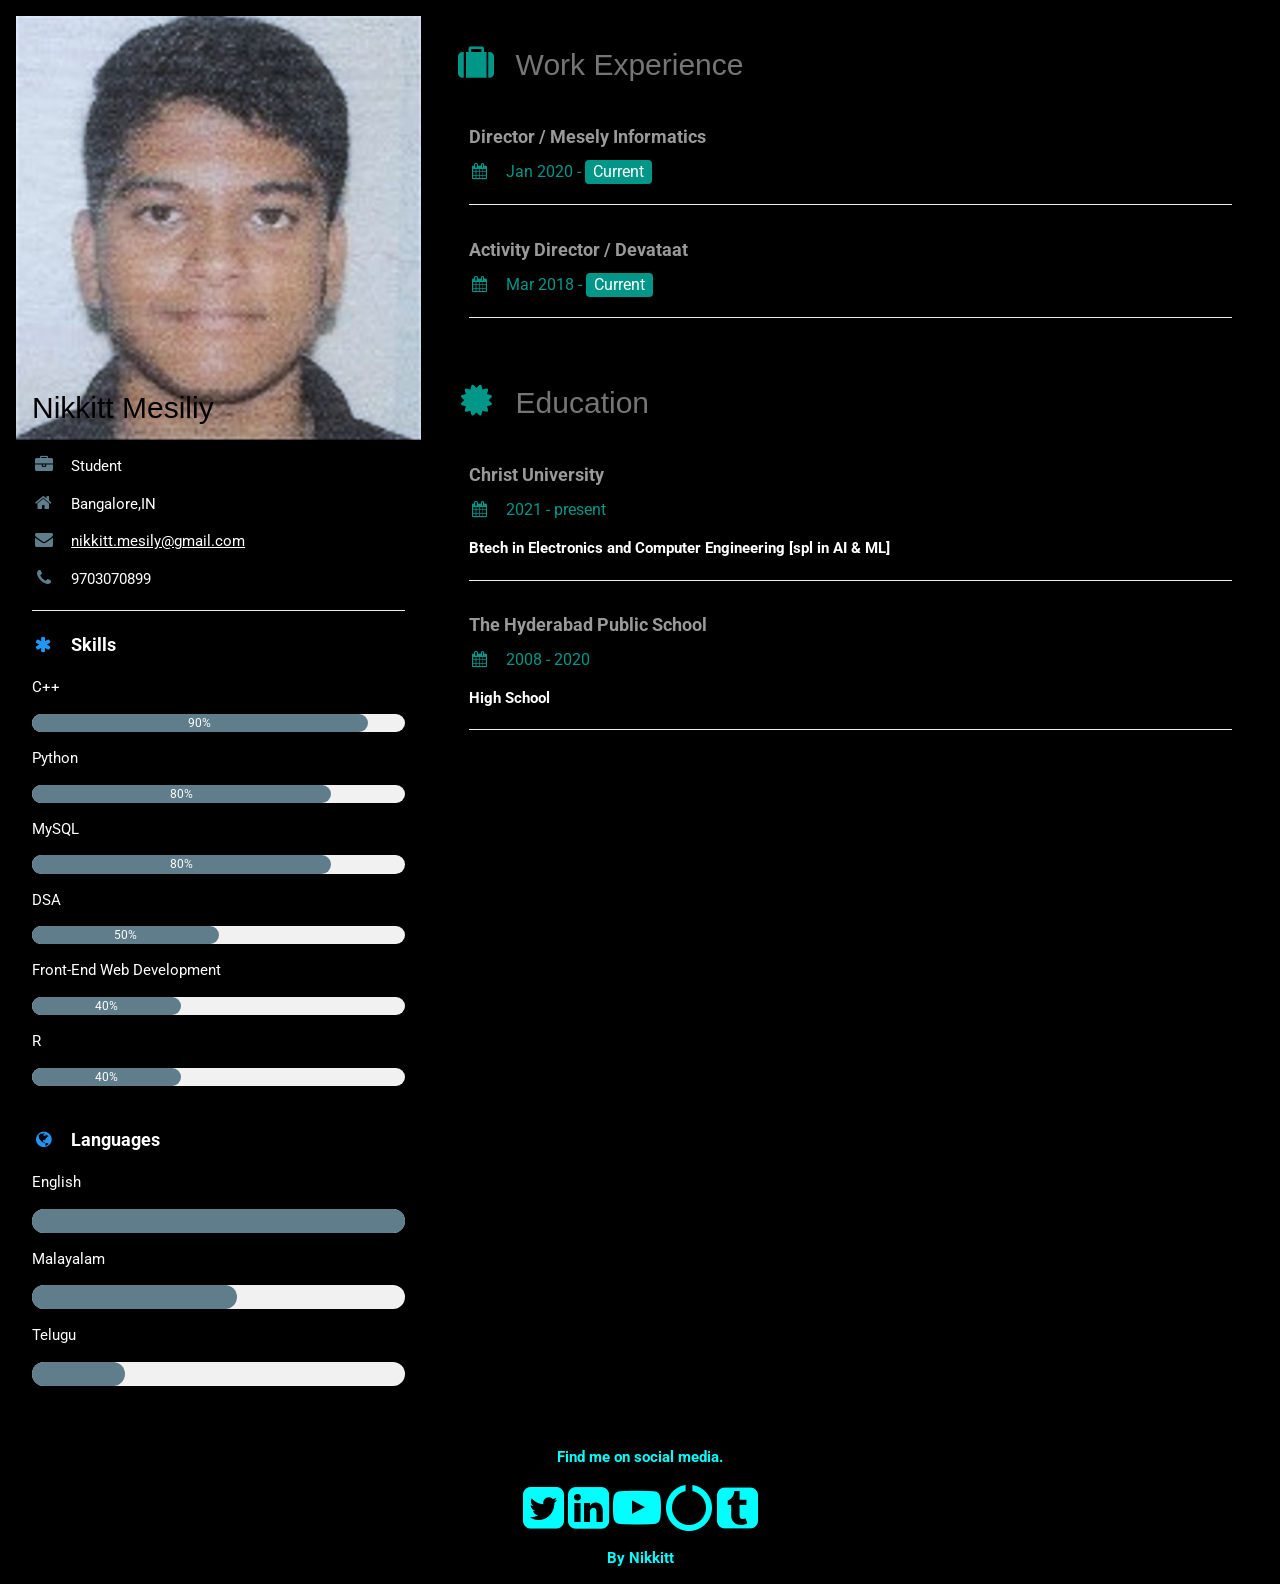
==== index.html @ 37361fc9 "Update and rename index.md to index.html" ====
<!DOCTYPE html>
<html>
<head>
<title>W3.CSS Template</title>
<meta charset="UTF-8">
<meta name="viewport" content="width=device-width, initial-scale=1">
<link rel="stylesheet" href="https://www.w3schools.com/w3css/4/w3.css">
<link rel='stylesheet' href='https://fonts.googleapis.com/css?family=Roboto'>
<link rel="stylesheet" href="https://cdnjs.cloudflare.com/ajax/libs/font-awesome/4.7.0/css/font-awesome.min.css">
<style>
html,body,h1,h3,h4,h5,h6 {font-family: "Roboto", sans-serif}
h2{
    font-family: 'Franklin Gothic Medium', 'Arial Narrow', Arial, sans-serif;
    class="w3-text-black w3-animate-fading"
}
</style>
</head>
<body class="w3-black">

<!-- Page Container -->
<div class="w3-content w3-margin-top" style="max-width:1400px;" >

  <!-- The Grid -->
  <div class="w3-row-padding">
  
    <!-- Left Column -->
    <div class="w3-third">
    
      <div class="w3-white w3-text-grey w3-card-4">
        <div class="w3-display-container">
          <img src="Passport size photo.2.jpg" style="width:100%" alt="Avatar">
          <div class="w3-display-bottomleft w3-container w3-text-black">
            <h2>Nikkitt Mesiliy</h2>
          </div>
        </div>
        <div class="w3-container w3-black">
          <p><i class="fa fa-briefcase fa-fw w3-margin-right w3-large w3-text-blue-grey "></i>Student</p>
          <p><i class="fa fa-home fa-fw w3-margin-right w3-large w3-text-blue-grey "></i>Bangalore,IN</p>
          <p><a href="https://mail.google.com/mail/?view=cm&fs=1&to=nikkitt.mesily@gmail.com" target="_blank"><i class="fa fa-envelope fa-fw w3-margin-right w3-large w3-text-blue-grey"></i>nikkitt.mesily@gmail.com</a></p>
          <p><i class="fa fa-phone fa-fw w3-margin-right w3-large w3-text-blue-grey "></i>9703070899</p>
          <hr>

          <p class="w3-large"><b><i class="fa fa-asterisk fa-fw w3-margin-right w3-text-blue"></i>Skills</b></p>
          <p>C++</p>
          <div class="w3-light-grey w3-round-xlarge w3-small">
            <div class="w3-container w3-center w3-round-xlarge w3-blue-grey" style="width:90%">90%</div>
          </div>
          <p>Python</p>
          <div class="w3-light-grey w3-round-xlarge w3-small">
            <div class="w3-container w3-center w3-round-xlarge w3-blue-grey" style="width:80%">
              <div class="w3-center w3-text-white">80%</div>
            </div>
          </div>
          <p>MySQL</p>
          <div class="w3-light-grey w3-round-xlarge w3-small">
            <div class="w3-container w3-center w3-round-xlarge w3-blue-grey" style="width:80%">80%</div>
          </div>
          <p>DSA</p>
          <div class="w3-light-grey w3-round-xlarge w3-small">
            <div class="w3-container w3-center w3-round-xlarge w3-blue-grey" style="width:50%">50%</div>
          </div>
          <p>Front-End Web Development</p>
          <div class="w3-light-grey w3-round-xlarge w3-small">
            <div class="w3-container w3-center w3-round-xlarge w3-blue-grey" style="width:40%">40%</div>
          </div>
          <p>R</p>
          <div class="w3-light-grey w3-round-xlarge w3-small">
            <div class="w3-container w3-center w3-round-xlarge w3-blue-grey" style="width:40%">40%</div>
          </div>
          <br>

          <p class="w3-large w3-text-theme"><b><i class="fa fa-globe fa-fw w3-margin-right w3-text-blue"></i>Languages</b></p>
          <p>English</p>
          <div class="w3-light-grey w3-round-xlarge">
            <div class="w3-round-xlarge w3-blue-grey" style="height:24px;width:100%"></div>
          </div>
          <p>Malayalam</p>
          <div class="w3-light-grey w3-round-xlarge">
            <div class="w3-round-xlarge w3-blue-grey" style="height:24px;width:55%"></div>
          </div>
          <p>Telugu</p>
          <div class="w3-light-grey w3-round-xlarge">
            <div class="w3-round-xlarge w3-blue-grey" style="height:24px;width:25%"></div>
          </div>
          <br>
        </div>
      </div><br>

    <!-- End Left Column -->
    </div>

    <!-- Right Column -->
    <div class="w3-twothird">
    
      <div class="w3-container w3-card w3-black w3-margin-bottom">
        <h2 class="w3-text-grey w3-padding-16"><i class="fa fa-suitcase fa-fw w3-margin-right w3-xxlarge w3-text-teal"></i>Work Experience</h2>
        <div class="w3-container">
          <h5 class="w3-opacity"><b>Director / Mesely Informatics</b></h5>
          <h6 class="w3-text-teal"><i class="fa fa-calendar fa-fw w3-margin-right"></i>Jan 2020 - <span class="w3-tag w3-teal w3-round">Current</span></h6>
          <p></p>
          <hr>
        </div>
        <div class="w3-container">
          <h5 class="w3-opacity"><b>Activity Director / Devataat</h5>
          <h6 class="w3-text-teal"><i class="fa fa-calendar fa-fw w3-margin-right"></i>Mar 2018 - <span class="w3-tag w3-teal w3-round">Current</span></h6>
          <p></p>
          <hr>
        </div>
        
      </div>

      <div class="w3-container w3-card w3-black">
        <h2 class="w3-text-grey w3-padding-16"><i class="fa fa-certificate fa-fw w3-margin-right w3-xxlarge w3-text-teal"></i>Education</h2>
        <div class="w3-container">
          <h5 class="w3-opacity"><b>Christ University</b></h5>
          <h6 class="w3-text-teal"><i class="fa fa-calendar fa-fw w3-margin-right"></i>2021 - present</h6>
          <p>Btech in Electronics and Computer Engineering [spl in AI & ML]</p>
          <hr>
        </div>
        <div class="w3-container">
          <h5 class="w3-opacity"><b>The Hyderabad Public School</b></h5>
          <h6 class="w3-text-teal"><i class="fa fa-calendar fa-fw w3-margin-right"></i>2008 - 2020</h6>
          <p>High School</p>
          <hr>
        </div>
      </div>

    <!-- End Right Column -->
    </div>
    
  <!-- End Grid -->
  </div>
  
  <!-- End Page Container -->
</div>

<footer class="w3-container w3-black w3-center w3-text-aqua">
  <p>Find me on social media.</p>
  <a href="https://twitter.com/nikkittmesily"  target=”_blank”><i class="fa fa-twitter-square w3-hover-opacity w3-hover-black w3-xxxlarge"></i></a>
  <a href="https://www.linkedin.com/in/nikkitt-mesily-664659198/"  target=”_blank”><i class="fa fa-linkedin-square w3-hover-opacity w3-hover-black w3-xxxlarge"></i></a>
  <a href="https://www.youtube.com/channel/UCWnyFD9BaAYa30rz-XVn10Q"  target=”_blank”><i class="fa fa-youtube-play w3-hover-opacity w3-hover-black w3-xxxlarge"></i></a>
  <a href="https://vsco.co/nikkitt-/gallery"  target=”_blank”><i class="fa fa-circle-o-notch w3-hover-opacity w3-hover-black w3-xxxlarge"></i></a>
  <a href="https://www.tumblr.com/generousgalaxychaos"  target=”_blank”><i class="fa fa-tumblr-square w3-hover-opacity w3-hover-black w3-xxxlarge"></i></a>
  <p>By Nikkitt</p>
</footer>

</body>
</html>
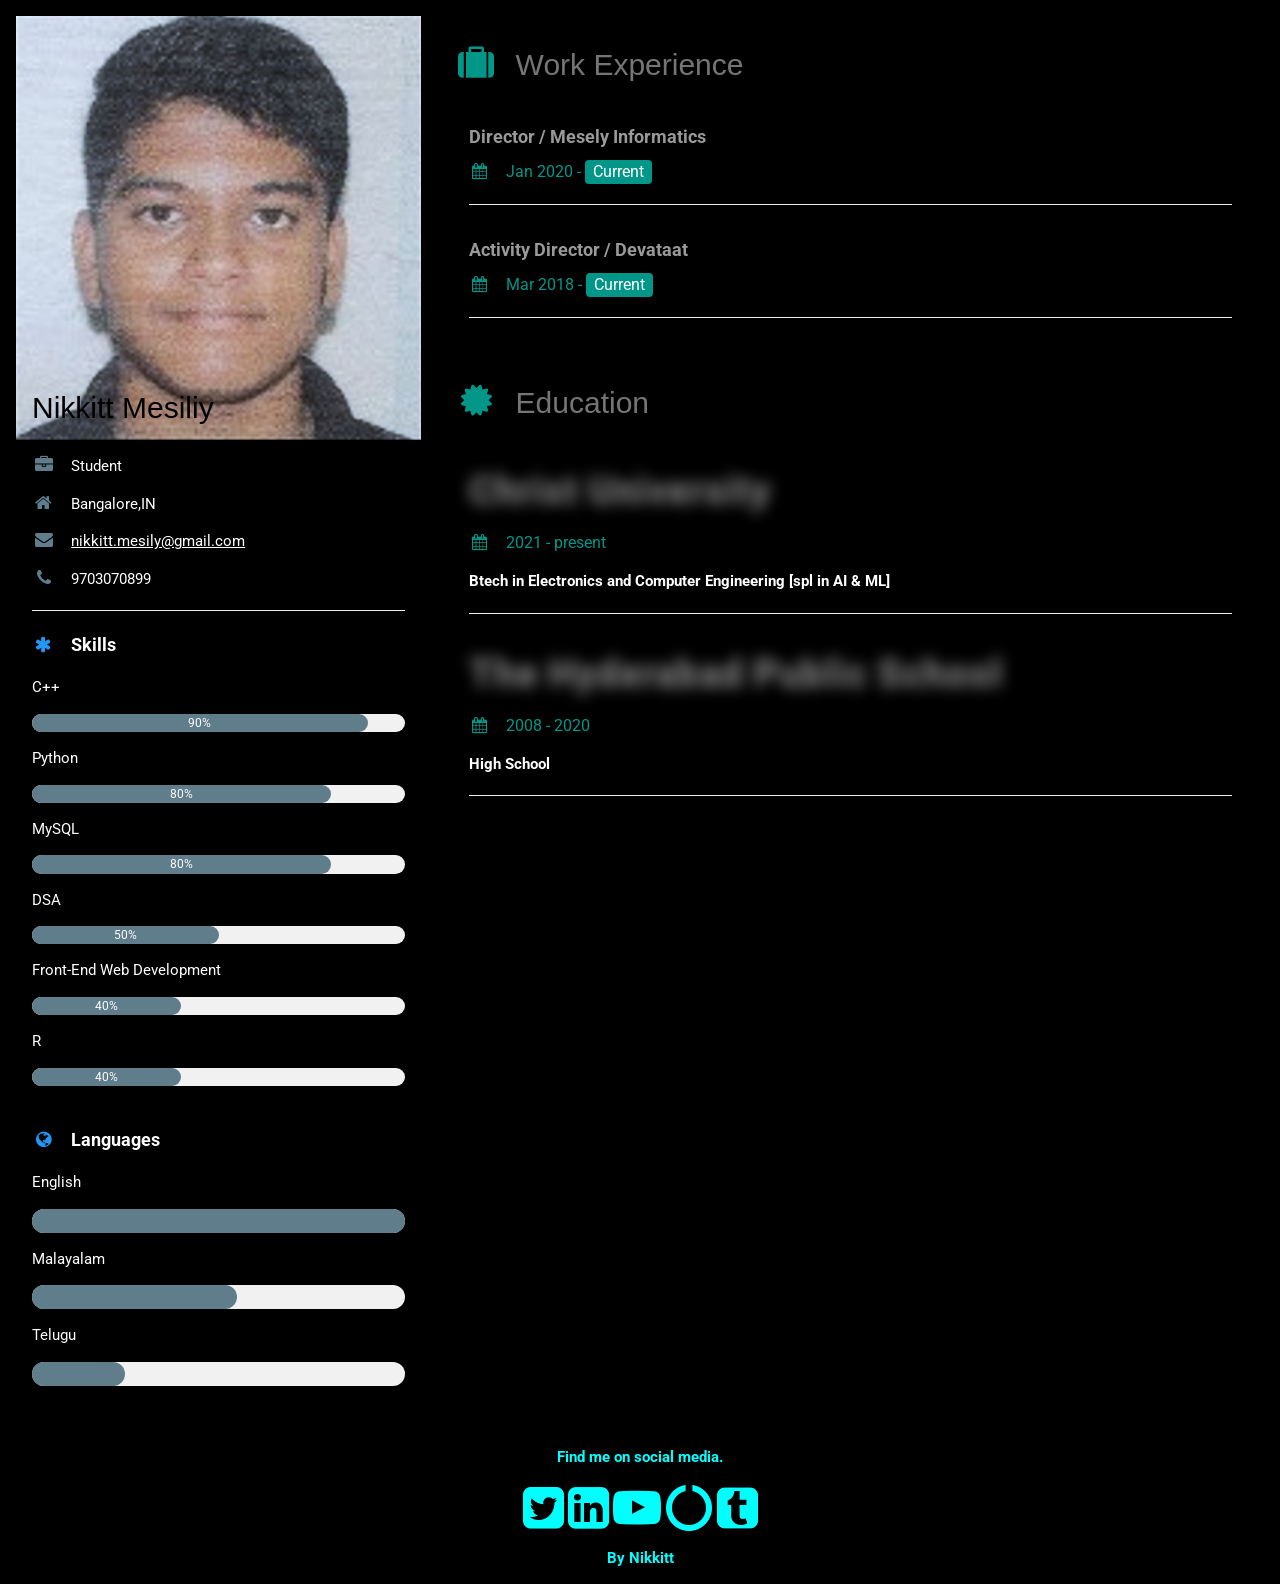
==== commit 5079576f: "Rename website.html to index.html" ====
--- a/index.html
+++ b/index.html
@@ -7,6 +7,7 @@
 <link rel="stylesheet" href="https://www.w3schools.com/w3css/4/w3.css">
 <link rel='stylesheet' href='https://fonts.googleapis.com/css?family=Roboto'>
 <link rel="stylesheet" href="https://cdnjs.cloudflare.com/ajax/libs/font-awesome/4.7.0/css/font-awesome.min.css">
+<link rel="stylesheet" href="website.css">
 <style>
 html,body,h1,h3,h4,h5,h6 {font-family: "Roboto", sans-serif}
 h2{
@@ -15,7 +16,7 @@
 }
 </style>
 </head>
-<body class="w3-black">
+<body class="w3-black prevent-select">
 
 <!-- Page Container -->
 <div class="w3-content w3-margin-top" style="max-width:1400px;" >
@@ -109,16 +110,16 @@
         
       </div>
 
-      <div class="w3-container w3-card w3-black">
+      <div class="w3-container w3-card w3-black " >
         <h2 class="w3-text-grey w3-padding-16"><i class="fa fa-certificate fa-fw w3-margin-right w3-xxlarge w3-text-teal"></i>Education</h2>
         <div class="w3-container">
-          <h5 class="w3-opacity"><b>Christ University</b></h5>
+          <h5 class="w3-opacity blur "><b>Christ University</b></h5>
           <h6 class="w3-text-teal"><i class="fa fa-calendar fa-fw w3-margin-right"></i>2021 - present</h6>
           <p>Btech in Electronics and Computer Engineering [spl in AI & ML]</p>
           <hr>
         </div>
         <div class="w3-container">
-          <h5 class="w3-opacity"><b>The Hyderabad Public School</b></h5>
+          <h5 class="w3-opacity blur"><b>The Hyderabad Public School</b></h5>
           <h6 class="w3-text-teal"><i class="fa fa-calendar fa-fw w3-margin-right"></i>2008 - 2020</h6>
           <p>High School</p>
           <hr>
--- a/website.css
+++ b/website.css
@@ -0,0 +1,12 @@
+.blur{
+    font-size: 40px;
+    color: transparent;
+    text-shadow: 0 0 15px #fffdfd;
+
+  }
+
+  .prevent-select {
+    -webkit-user-select: none; /* Safari */
+    -ms-user-select: none; /* IE 10 and IE 11 */
+    user-select: none; /* Standard syntax */
+  }
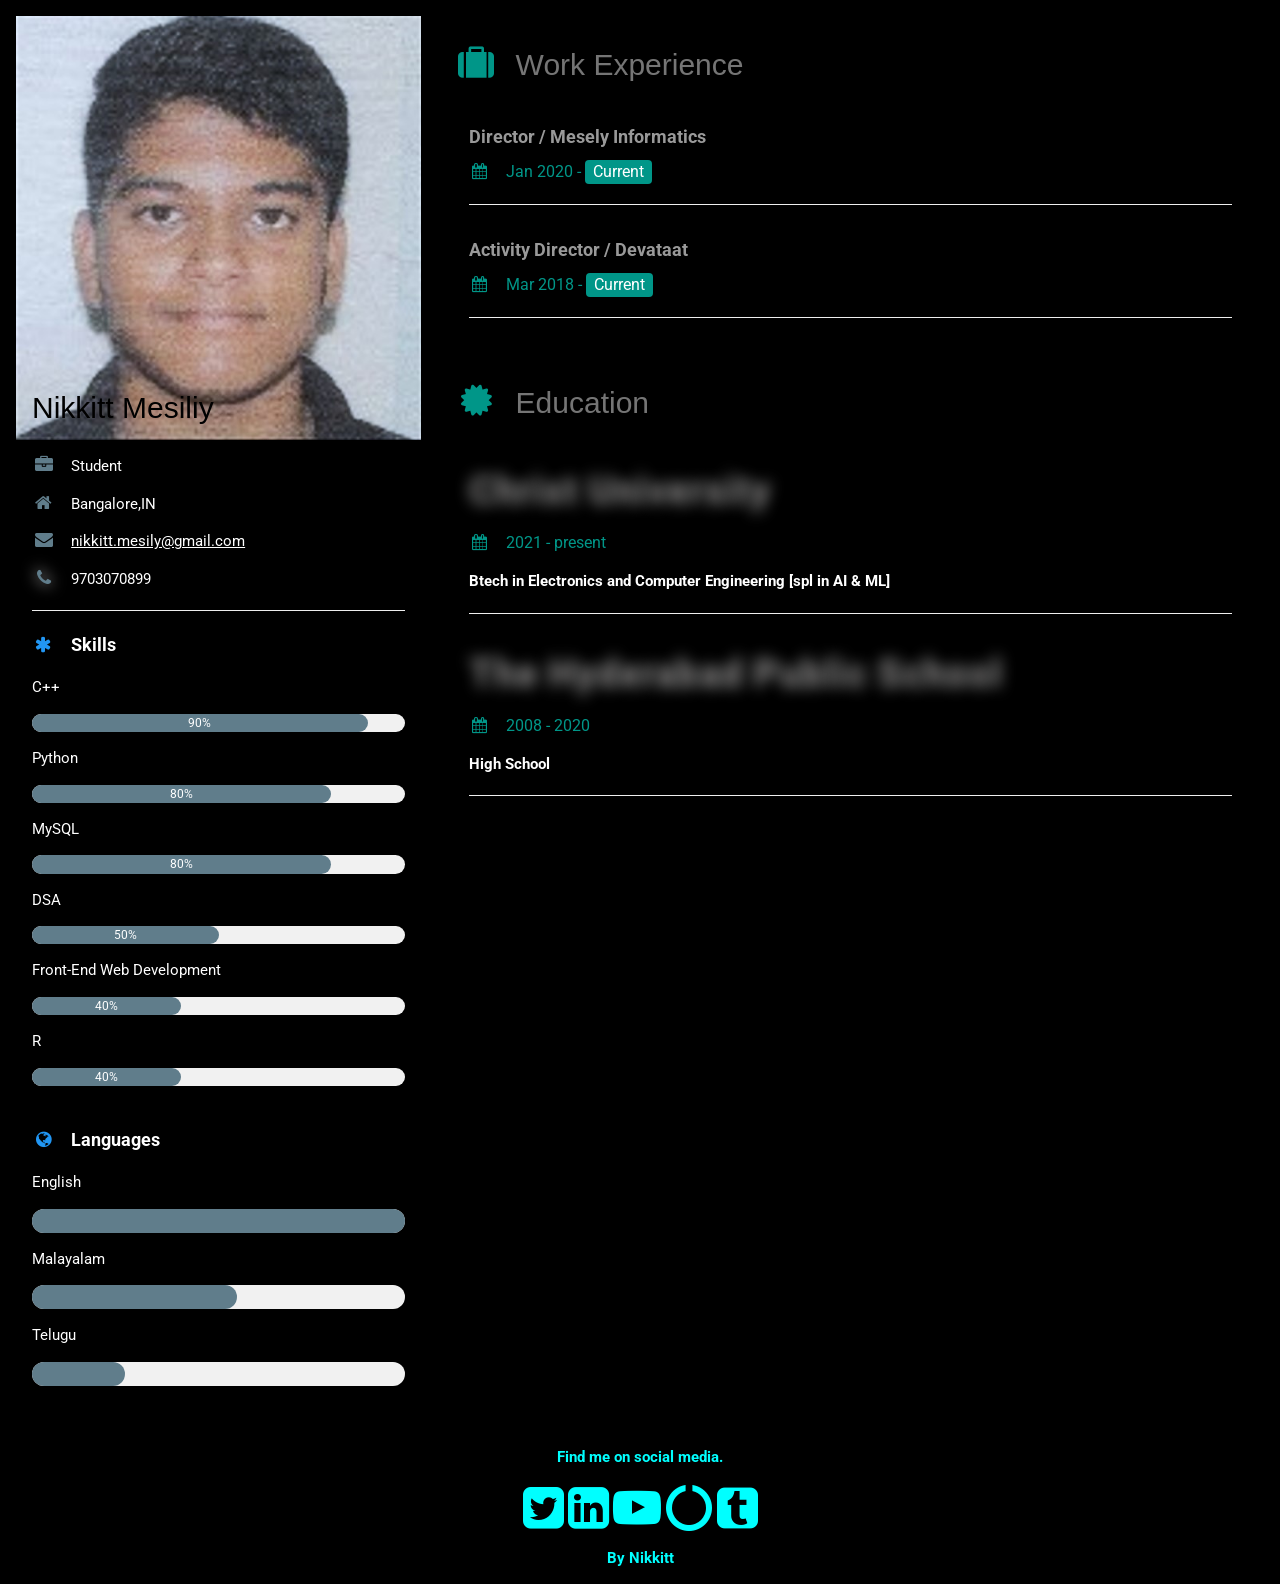
==== commit aed5318c: "Update index.html" ====
--- a/index.html
+++ b/index.html
@@ -1,7 +1,7 @@
 <!DOCTYPE html>
 <html>
 <head>
-<title>W3.CSS Template</title>
+<title>MESS'S 2nd GITHUB WEBSITE</title>
 <meta charset="UTF-8">
 <meta name="viewport" content="width=device-width, initial-scale=1">
 <link rel="stylesheet" href="https://www.w3schools.com/w3css/4/w3.css">
@@ -38,7 +38,7 @@
           <p><i class="fa fa-briefcase fa-fw w3-margin-right w3-large w3-text-blue-grey "></i>Student</p>
           <p><i class="fa fa-home fa-fw w3-margin-right w3-large w3-text-blue-grey "></i>Bangalore,IN</p>
           <p><a href="https://mail.google.com/mail/?view=cm&fs=1&to=nikkitt.mesily@gmail.com" target="_blank"><i class="fa fa-envelope fa-fw w3-margin-right w3-large w3-text-blue-grey"></i>nikkitt.mesily@gmail.com</a></p>
-          <p><i class="fa fa-phone fa-fw w3-margin-right w3-large w3-text-blue-grey "></i>9703070899</p>
+          <p><i class="fa fa-phone fa-fw w3-margin-right w3-large w3-text-blue-grey blur"></i>9703070899</p>
           <hr>
 
           <p class="w3-large"><b><i class="fa fa-asterisk fa-fw w3-margin-right w3-text-blue"></i>Skills</b></p>
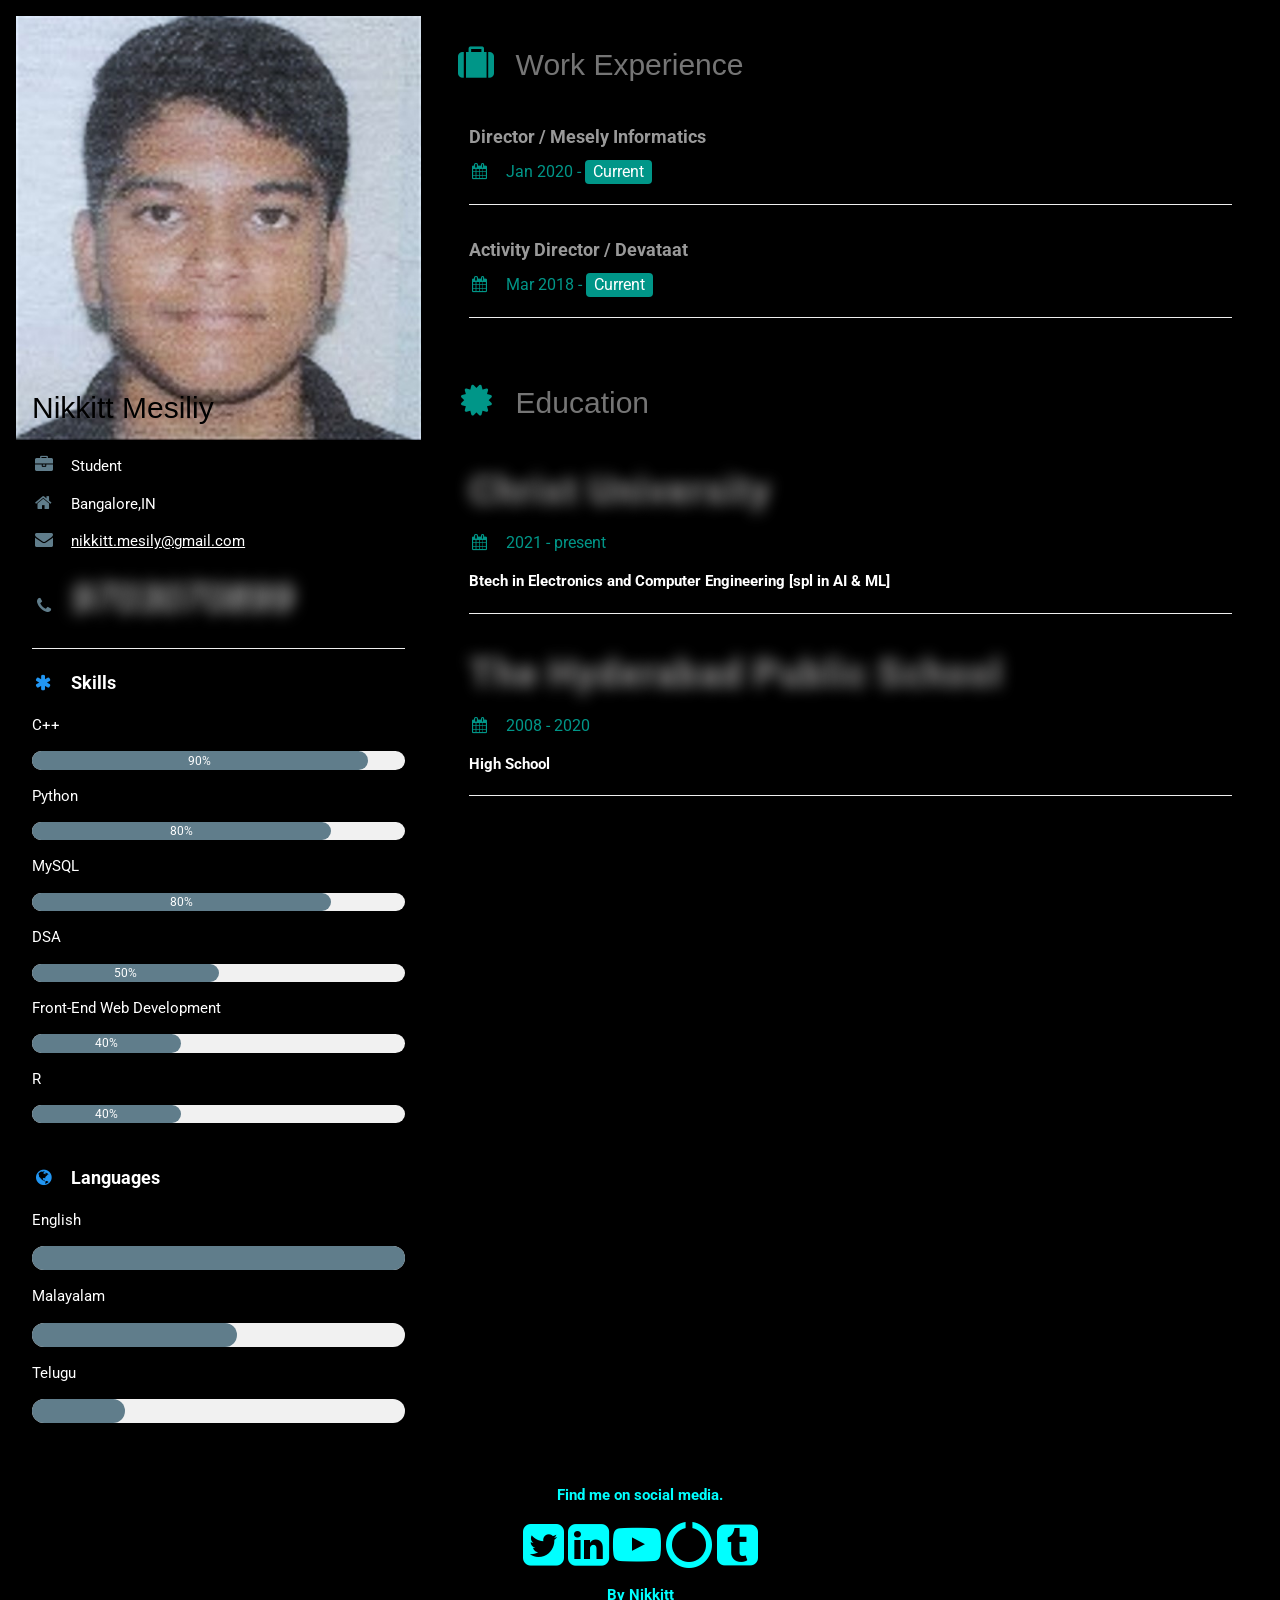
==== commit 13baf7f2: "Update index.html" ====
--- a/index.html
+++ b/index.html
@@ -38,7 +38,7 @@
           <p><i class="fa fa-briefcase fa-fw w3-margin-right w3-large w3-text-blue-grey "></i>Student</p>
           <p><i class="fa fa-home fa-fw w3-margin-right w3-large w3-text-blue-grey "></i>Bangalore,IN</p>
           <p><a href="https://mail.google.com/mail/?view=cm&fs=1&to=nikkitt.mesily@gmail.com" target="_blank"><i class="fa fa-envelope fa-fw w3-margin-right w3-large w3-text-blue-grey"></i>nikkitt.mesily@gmail.com</a></p>
-          <p><i class="fa fa-phone fa-fw w3-margin-right w3-large w3-text-blue-grey blur"></i>9703070899</p>
+          <p><i class="fa fa-phone fa-fw w3-margin-right w3-large w3-text-blue-grey"></i><i class="blur">9703070899</i></i></p>
           <hr>
 
           <p class="w3-large"><b><i class="fa fa-asterisk fa-fw w3-margin-right w3-text-blue"></i>Skills</b></p>
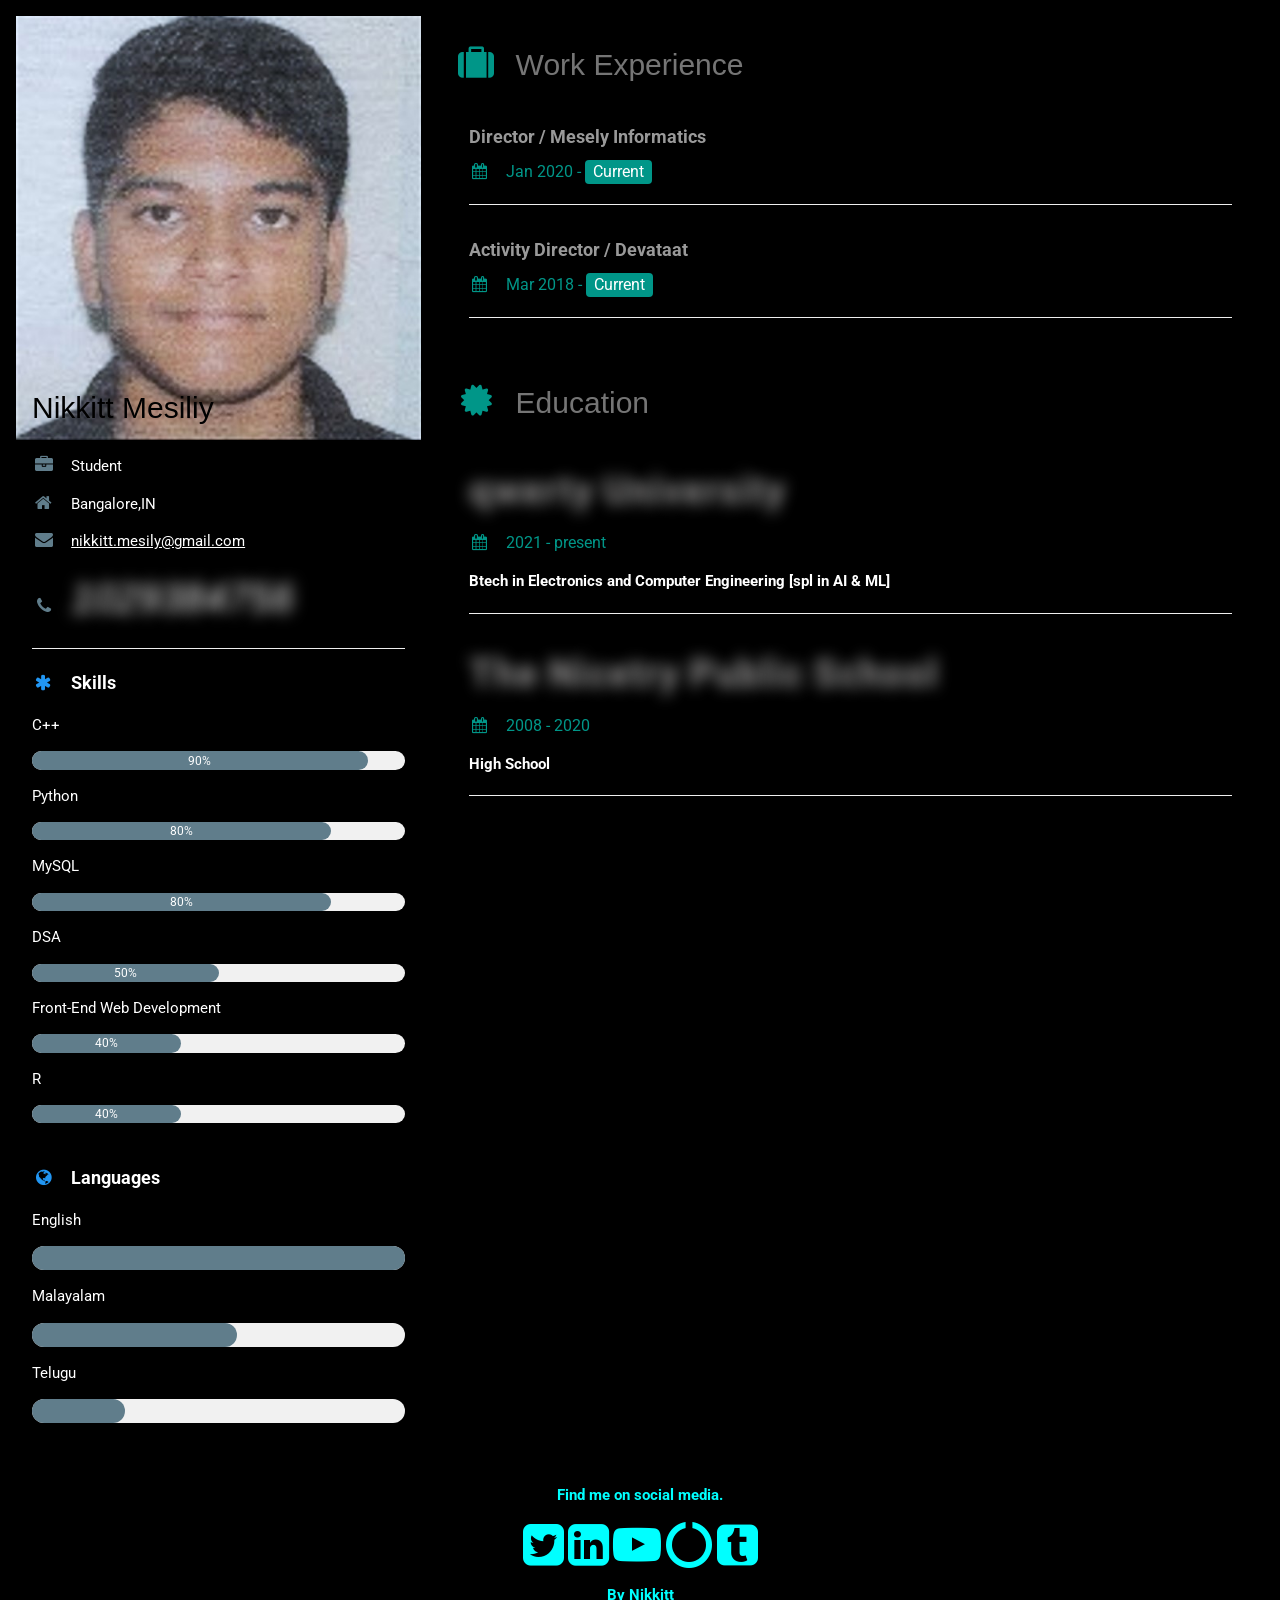
==== commit 9472369b: "Update index.html" ====
--- a/index.html
+++ b/index.html
@@ -38,7 +38,7 @@
           <p><i class="fa fa-briefcase fa-fw w3-margin-right w3-large w3-text-blue-grey "></i>Student</p>
           <p><i class="fa fa-home fa-fw w3-margin-right w3-large w3-text-blue-grey "></i>Bangalore,IN</p>
           <p><a href="https://mail.google.com/mail/?view=cm&fs=1&to=nikkitt.mesily@gmail.com" target="_blank"><i class="fa fa-envelope fa-fw w3-margin-right w3-large w3-text-blue-grey"></i>nikkitt.mesily@gmail.com</a></p>
-          <p><i class="fa fa-phone fa-fw w3-margin-right w3-large w3-text-blue-grey"></i><i class="blur">9703070899</i></i></p>
+          <p><i class="fa fa-phone fa-fw w3-margin-right w3-large w3-text-blue-grey"></i><i class="blur">1029384756</i></i></p>
           <hr>
 
           <p class="w3-large"><b><i class="fa fa-asterisk fa-fw w3-margin-right w3-text-blue"></i>Skills</b></p>
@@ -113,13 +113,13 @@
       <div class="w3-container w3-card w3-black " >
         <h2 class="w3-text-grey w3-padding-16"><i class="fa fa-certificate fa-fw w3-margin-right w3-xxlarge w3-text-teal"></i>Education</h2>
         <div class="w3-container">
-          <h5 class="w3-opacity blur "><b>Christ University</b></h5>
+          <h5 class="w3-opacity blur "><b>qwerty University</b></h5>
           <h6 class="w3-text-teal"><i class="fa fa-calendar fa-fw w3-margin-right"></i>2021 - present</h6>
           <p>Btech in Electronics and Computer Engineering [spl in AI & ML]</p>
           <hr>
         </div>
         <div class="w3-container">
-          <h5 class="w3-opacity blur"><b>The Hyderabad Public School</b></h5>
+          <h5 class="w3-opacity blur"><b>The Nicetry Public School</b></h5>
           <h6 class="w3-text-teal"><i class="fa fa-calendar fa-fw w3-margin-right"></i>2008 - 2020</h6>
           <p>High School</p>
           <hr>
